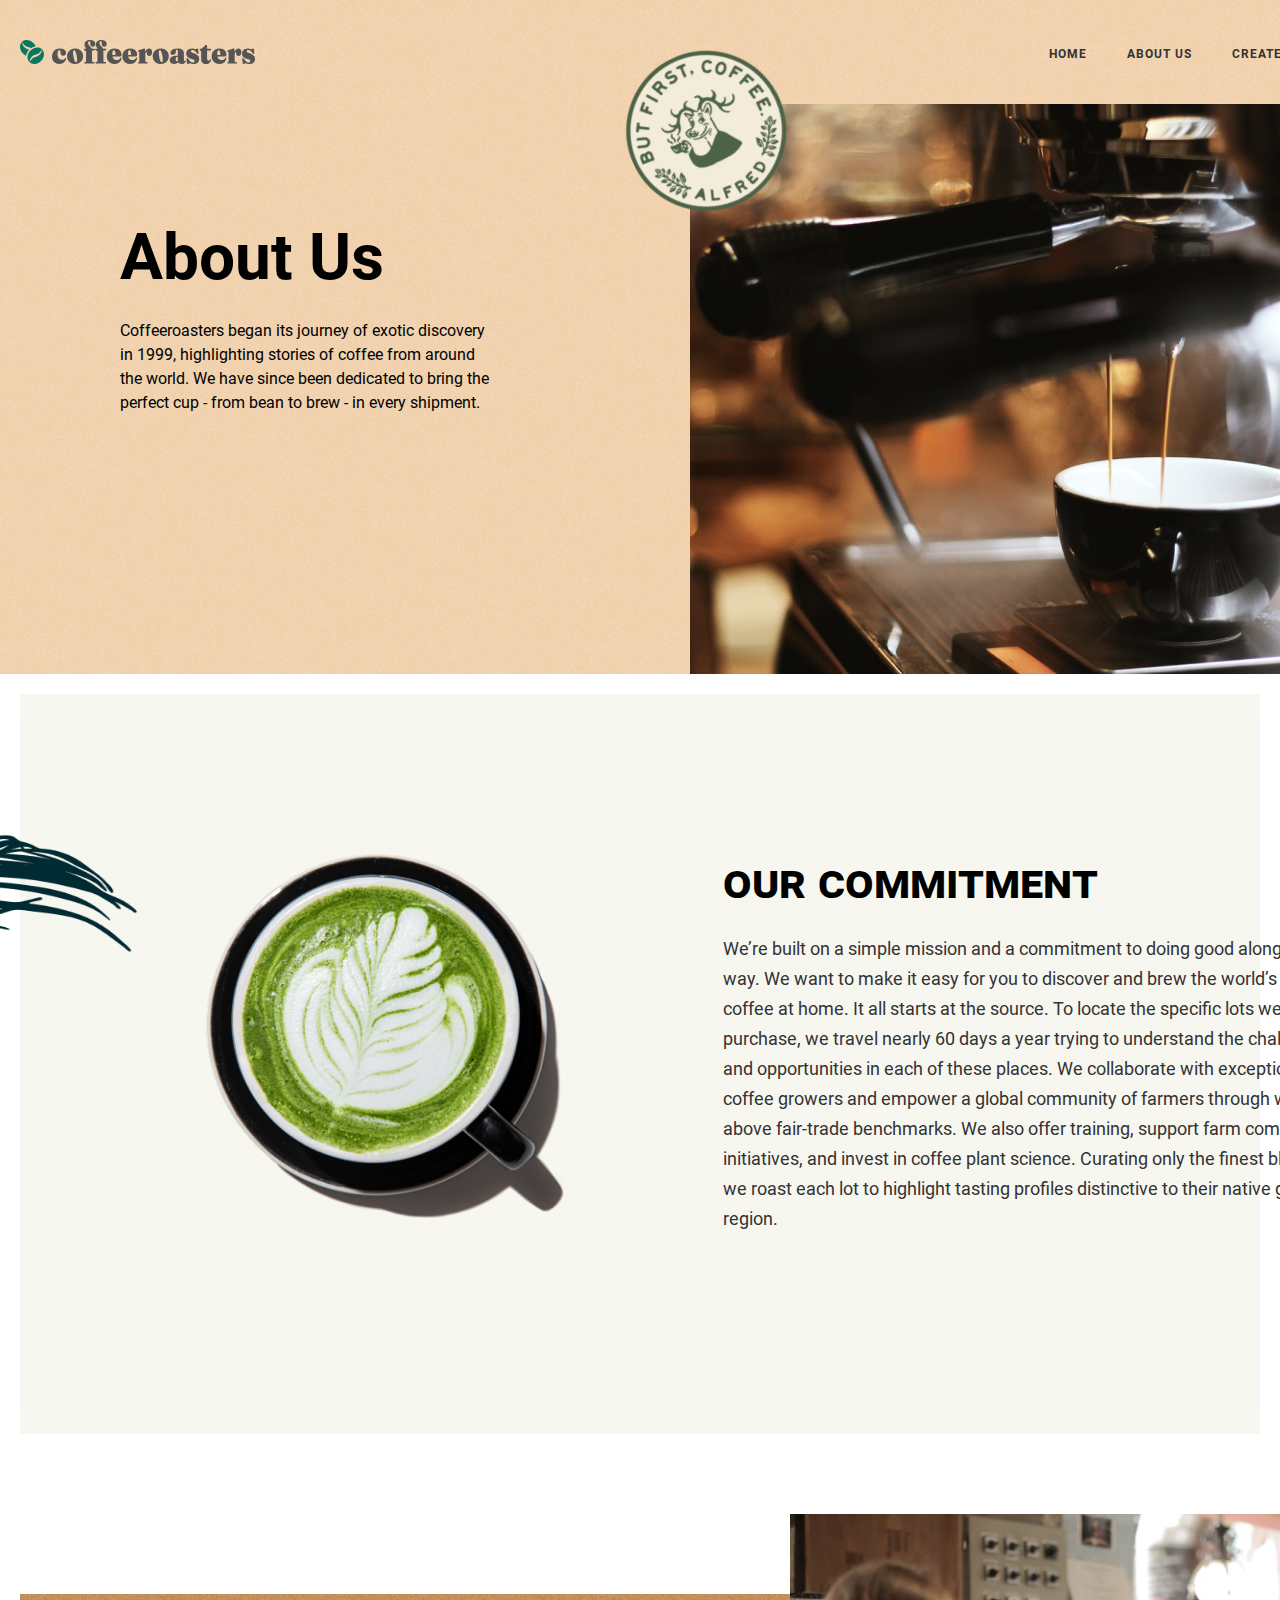
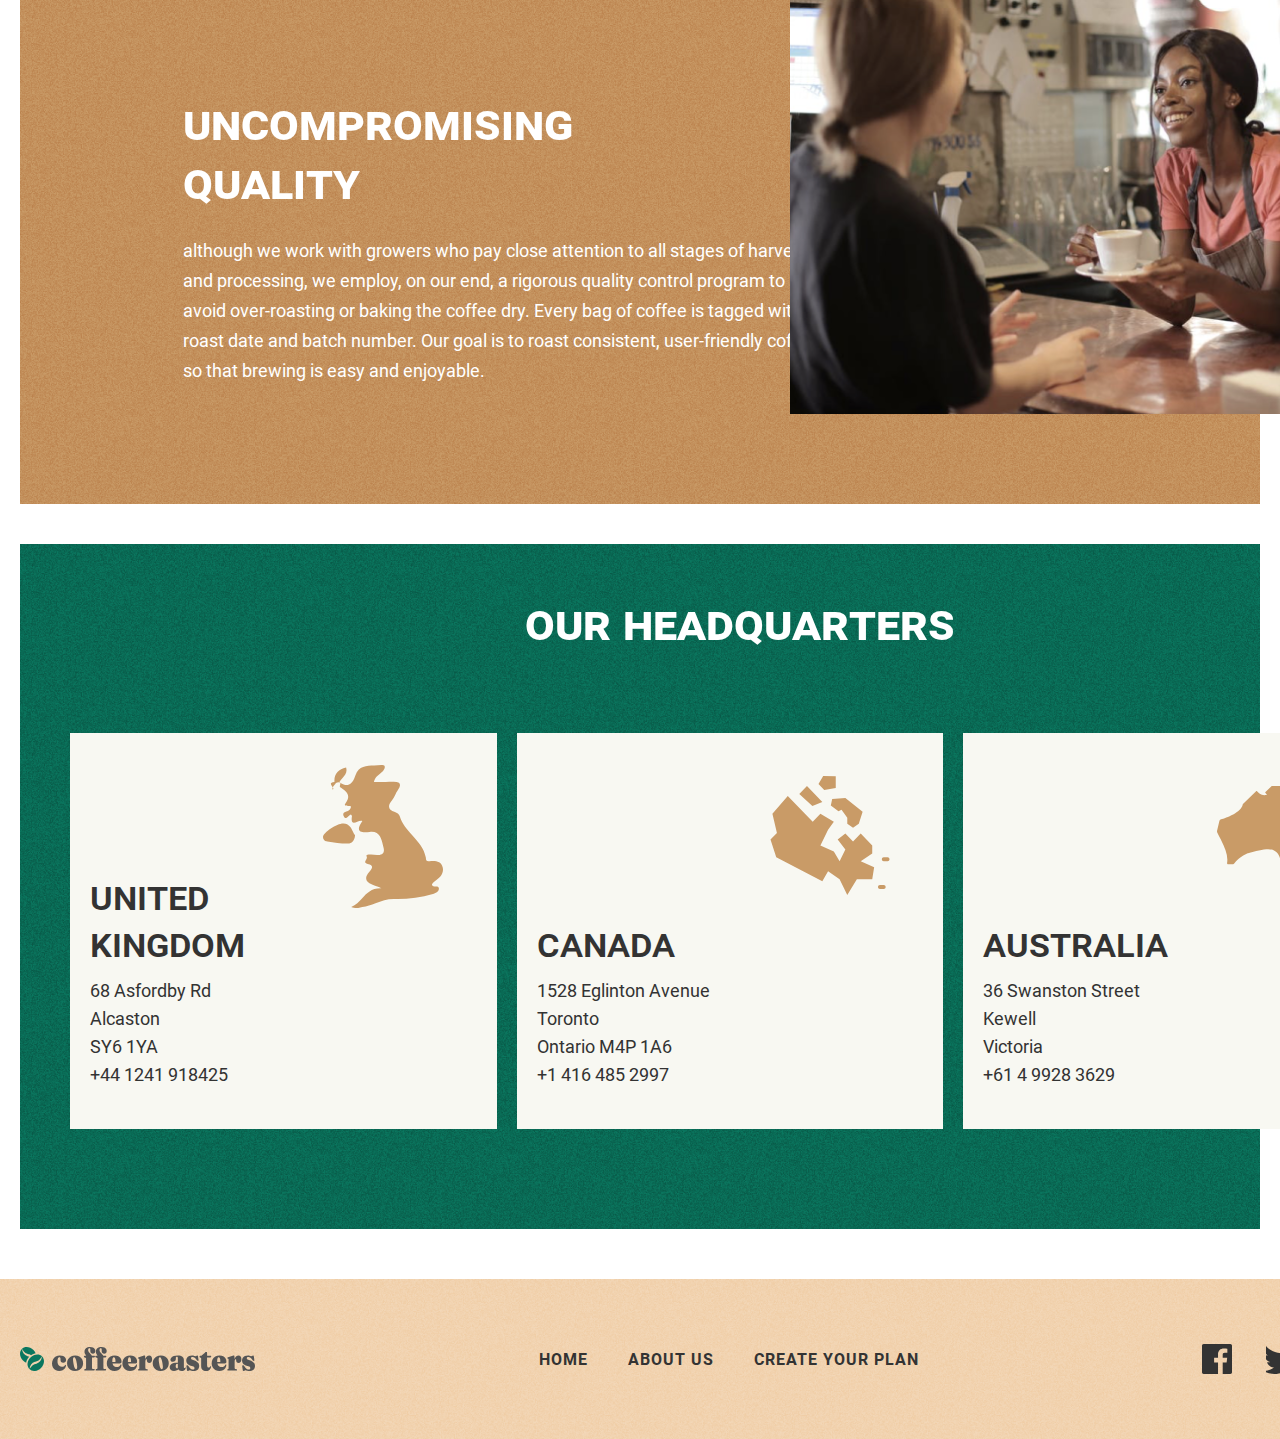
==== about.html @ efed7ee1 "about page added" ====
<!DOCTYPE html>
<html lang="en">
<head>
  <meta charset="UTF-8">
  <meta http-equiv="X-UA-Compatible" content="IE=edge">
  <meta name="viewport" content="width=device-width, initial-scale=1.0">
  <link rel="stylesheet" href="./css/normalize.css">
  <link rel="stylesheet" href="./css/main.min.css">
  <title>Coffeeroasters</title>
</head>
<body>

  <header class="header">  
    <div class="container">
      <div class="header__list">
        <a class="header__logo_link" href="./index.html"><img class="header__logo_img" src="./images/Coffeeroaster__logo.svg" width="235" height="24" alt="site logo"></a>
        <nav class="header__menu">
          <ol class="menu__list">
            <li class="menu__item">
              <a class="menu__link" href="./index.html">HOME</a>
            </li>
            <li class="menu__item">
              <a class="menu__link" href="./about.html">ABOUT US</a>
            </li>
            <li class="menu__item">
              <a class="menu__link" href="#">Create your plan</a>
            </li>
          </ol>
        </nav>
      </div>
    </div>
  </header>


  <main class="main">

    <section class="hero__two">
      <div class="container">
        <div class="hero__sublist">
          <h1 class="hero__title">About Us</h1>
          <p class="hero__text">Coffeeroasters began its journey of exotic discovery in 1999, highlighting stories of coffee from around the world. We have since been dedicated to bring the perfect cup - from bean to brew - in every shipment.</p>
        </div>
      </div>
    </section>

    <section class="commit">
      <div class="commit__box">
        <div class="container">
          <div class="content__subbox">
            <img class="commit__img" src="./images/commit_img.png" width="360" height="364" alt="coffee in the grocery store. the foam of the coffee depicts a picture of a leaf">
            <div class="commit__list">
              <h2 class="commit__title">our commitment</h2>
              <p class="commit__text">We’re built on a simple mission and a commitment to doing good along the way. We want to make it easy for you to discover and brew the world’s best coffee at home. It all starts at the source. To locate the specific lots we want to purchase, we travel nearly 60 days a year trying to understand the challenges and opportunities in each of these places. We collaborate with exceptional coffee growers and empower a global community of farmers through with well above fair-trade benchmarks. We also offer training, support farm community initiatives, and invest in coffee plant science. Curating only the finest blends, we roast each lot to highlight tasting profiles distinctive to their native growing region.</p>
          </div>
          </div>
        </div>
      </div>
    </section>

    <section class="info">
      <div class="info__box">
        <div class="container">
          <div class="info__list">
            <div class="info__item">
              <h2 class="info__title">uncompromising quality</h2>
            </div>
            <p class="info__text">although we work with growers who pay close attention to all stages of harvest and processing, we employ, on our end, a rigorous quality control program to avoid over-roasting or baking the coffee dry. Every bag of coffee is tagged with a roast date and batch number. Our goal is to roast consistent, user-friendly coffee, so that brewing is easy and enjoyable.</p>
          </div>
        </div>
      </div>
    </section>

    <section class="works">
      <div class="works__box_two">
        <div class="container">
          <h2 class="works__title_two">our headquarters</h2>
          <ol class="works__list">
            <li class="works__item_two">
              <div class="works__subject_box">
                <h3 class="works__subject">united kingdom</h3>
              </div>
              <p class="works__text">68 Asfordby Rd</p>
              <p class="works__text">Alcaston</p>
              <p class="works__text">SY6 1YA</p>
              <p class="works__text">+44 1241 918425</p>

            </li>
            <li class="works__item_two">
              <div class="works__subject_box">
                <h3 class="works__subject">canada</h3>
              </div>
              <p class="works__text">1528  Eglinton Avenue</p>
              <p class="works__text">Toronto</p>
              <p class="works__text">Ontario M4P 1A6</p>
              <p class="works__text">+1 416 485 2997</p>
            </li>
            <li class="works__item_two">
              <div class="works__subject_box">
                <h3 class="works__subject">australia</h3>
              </div>
              <p class="works__text">36 Swanston Street</p>
              <p class="works__text">Kewell</p>
              <p class="works__text">Victoria</p>
              <p class="works__text">+61 4 9928 3629</p>
            </li>
          </ol>

        </div>
      </div>
    </section>

  </main>


  <footer class="footer">
    <div class="container">
      <div class="footer__box menu">
        <a class="footer__logo" href="./index.html">
          <img class="footer__logo-img" src="./images/Coffeeroaster__logo.svg" width="235" height="24" alt="site logo">
        </a>
        <ol class="footer__menu menu__sublist">
          <li class="menu__subitem">
            <a class="menu__sublink" href="./index.html">HOME</a>
          </li>
          <li class="menu__subitem">
            <a class="menu__sublink" href="./about.html">ABOUT US</a>
          </li>
          <li class="menu__subitem">
            <a class="menu__sublink" href="#">Create your plan</a>
          </li>
        </ol>
        <div class="footer__right">
          <a class="footer__right-logo" href="https://facebook.com" target="_blank">
            <img src="./images/facebook.svg" width="30" height="30" alt="facebook logo">
          </a>
          <a class="footer__right-logo" href="https://twitter.com" target="_blank">
            <img src="./images/twitter.svg" width="30" height="30" alt="twitter logo">
          </a>
          <a class="footer__right-logo" href="https://instagram.com" target="_blank">
            <img src="./images/instagram.svg" width="30" height="30" alt="instagram logo">
          </a>
        </div>
      </div>
    </div>
  </footer>
  
</body>
</html>
---- css/main.min.css ----
@font-face{font-family:'Roboto';src:url("../fonts/Roboto-Regular.woff2") format("woff2"),url("../fonts/Roboto-Regular.woff") format("woff");font-weight:normal;font-style:normal;font-display:swap}@font-face{font-family:'Roboto';src:url("../fonts/Roboto-Medium.woff2") format("woff2"),url("../fonts/Roboto-Medium.woff") format("woff");font-weight:500;font-style:normal;font-display:swap}@font-face{font-family:'Roboto';src:url("../fonts/Roboto-Bold.woff2") format("woff2"),url("../fonts/Roboto-Bold.woff") format("woff");font-weight:bold;font-style:normal;font-display:swap}*{-webkit-box-sizing:border-box;box-sizing:border-box}html{scroll-behavior:smooth}body{margin:0;overflow-x:hidden;font-family:'Roboto', 'arialable'}img{vertical-align:middle;-o-object-fit:cover;object-fit:cover}.container{width:1380px;padding:0 20px;margin:0 auto}.header{background-image:url("../images/back.png");background-blend-mode:overlay;background-repeat:no-repeat;background-size:100%;background-color:#F3D7B7;padding:40px 0}.header__list{display:-webkit-box;display:-ms-flexbox;display:flex;-webkit-box-align:center;-ms-flex-align:center;align-items:center}.header__logo-link{width:235px;height:24px;text-decoration:none}.header__menu{margin-left:auto}.menu__list{display:-webkit-box;display:-ms-flexbox;display:flex;margin:0;padding:0;list-style:none}.menu__item{margin-right:40px}.menu__item:nth-child(3){margin-right:0}.menu__link{font-weight:700;font-size:12px;line-height:14px;letter-spacing:1px;text-transform:uppercase;text-decoration:none;color:#333333}.hero__two{position:relative;padding:116px 0 225px;background-image:url("../images/cofe_foto_two.png"),url("../images/back.png");background-blend-mode:normal, overlay;background-repeat:no-repeat;background-size:710px 596px, 100%;background-color:#F3D7B7;background-position:calc(50% + 405px) bottom,center}.hero__two::before{position:absolute;top:-80px;left:calc(50% - 40px);display:block;width:214px;height:214px;background-image:url("../images/butfirst_coffee.svg");background-repeat:no-repeat;background-size:214;z-index:1;content:""}.hero__sublist{width:372px;margin-left:100px}.commit{padding:20px 20px 80px}.commit__box{position:relative;padding:160px 64px 200px 165px;background-image:url("../images/back.png");background-blend-mode:overlay;background-repeat:no-repeat;background-size:100%;background-position:center;background-color:#F8F8F2}.commit__box::before{position:absolute;top:60px;left:calc(50% - 905px);display:block;width:402px;height:300px;background-image:url("../images/left_side_leaf.png");background-repeat:no-repeat;background-size:402px 300px;content:""}.content__subbox{display:-webkit-box;display:-ms-flexbox;display:flex}.commit__img{margin-right:158px;z-index:1}.commit__list{width:626px}.commit__title{margin:0;margin-bottom:24px;font-weight:700;font-size:48px;line-height:56px;font-variant:small-caps;color:#000000}.commit__text{margin:0;font-weight:400;font-size:18px;line-height:30px;color:#333333}.info{padding:80px 20px 20px;position:relative}.info::before{position:absolute;top:0px;left:calc(50% + 150px);display:block;width:550px;height:500px;background-image:url("../images/choose_img.png");background-repeat:no-repeat;background-size:550px 500px;z-index:2;content:""}.info__box{padding:100px 0 118px 143px;background-image:url("../images/back.png");background-blend-mode:overlay;background-repeat:no-repeat;background-size:100%;background-color:#C99B67}.info__list{width:639px}.info__item{width:397px}.info__title{margin:0;margin-bottom:24px;font-weight:700;font-size:50px;line-height:59px;font-variant:small-caps;color:#FFFFFF}.info__text{margin:0;font-weight:400;font-size:18px;line-height:30px;color:#FFFFFF}.works{padding:20px 20px 50px}.works__box_two{padding:50px 30px 100px;background-image:url("../images/back.png");background-blend-mode:overlay;background-repeat:no-repeat;background-size:100%;background-position:center;background-color:#0A775F;text-align:center}.works__title_two{margin:0;margin-bottom:80px;font-weight:700;font-size:50px;line-height:59px;text-align:center;font-variant:small-caps;color:#FFFFFF}.works__subject_box{width:141px}.works__item_two{width:433px;margin-right:20px;padding:140px 20px 40px 20px;background-color:#F8F8F2;text-align:end}.works__item_two:nth-child(1n+2){width:433px;margin-right:20px;padding:187px 20px 40px 20px;background-color:#F8F8F2;text-align:end}.works__item_two:nth-child(1){background-image:url("../images/works__item_one_img.svg");background-repeat:no-repeat;background-size:120px 143px;background-position:calc(50% + 100px) calc(50% - 95px)}.works__item_two:nth-child(2){background-image:url("../images/works__item_two_img.svg");background-repeat:no-repeat;background-size:120px 120px;background-position:calc(50% + 100px) calc(50% - 95px)}.works__item_two:nth-child(3){background-image:url("../images/works__item_there_img.svg");background-repeat:no-repeat;background-size:120px 107px;background-position:calc(50% + 100px) calc(50% - 95px)}.hero{position:relative;padding:116px 0 249px;background-image:url("../images/cofe_foto.png"),url("../images/back.png");background-blend-mode:normal, overlay;background-repeat:no-repeat;background-size:710px 696px, 100%;background-color:#F3D7B7;background-position:calc(50% + 405px) bottom,center}.hero::before{position:absolute;top:-80px;left:calc(50% - 40px);display:block;width:214px;height:214px;background-image:url("../images/butfirst_coffee.svg");background-repeat:no-repeat;background-size:214;z-index:1;content:""}.hero__list{width:464px;margin-left:100px}.hero__title{margin:0;margin-bottom:24px;font-weight:700;font-size:64px;line-height:75px;color:#000000}.hero__text{margin:0;margin-bottom:34px;font-weight:400;font-size:16px;line-height:24px;color:#000000}.hero__link{display:inline-block;width:193px;padding:16px 24px;background:#0A775F;border-radius:100px;font-weight:500;font-size:16px;line-height:19px;text-align:center;letter-spacing:1px;color:#FFFFFF;text-decoration:none}.product{position:relative;text-align:center;padding:20px}.product::before{position:absolute;top:70px;left:calc(50% - 850px);display:block;width:402px;height:300px;background-image:url("../images/left_side_leaf.png");background-repeat:no-repeat;z-index:1;content:""}.product::after{position:absolute;top:720px;right:calc(50% - 950px);display:block;width:450px;height:477px;background-image:url("../images/right_leaf.png"),url("../images/right_leaf_bottom.png");background-position:center,calc(50% + 25px) calc(50% + 25px);background-repeat:no-repeat;content:""}.product__box{position:relative;background:#F8F8F2;padding:50px 0;background-image:url("../images/back.png");background-blend-mode:overlay;background-repeat:no-repeat;background-size:100% 100%;background-position:center;text-align:center}.product__box::before{position:absolute;bottom:180px;left:calc(50% - 895px);display:block;width:316px;height:285px;background-image:url("../images/left_side_leaf_two.png");background-repeat:no-repeat;content:""}.product__title{margin:0;margin-bottom:80px;font-weight:700;font-size:50px;line-height:59px;font-variant:small-caps;text-align:center;color:#000000}.product__list{display:inline-block;width:1114px;margin:0;padding:0;list-style:none}.product__item{display:-webkit-box;display:-ms-flexbox;display:flex;-webkit-box-align:center;-ms-flex-align:center;align-items:center;-webkit-box-orient:horizontal;-webkit-box-direction:reverse;-ms-flex-direction:row-reverse;flex-direction:row-reverse;text-align:start}.product__item:nth-child(2n+1){-webkit-box-orient:horizontal;-webkit-box-direction:normal;-ms-flex-direction:row;flex-direction:row}.product__img{margin-right:117px}.product__img--two{margin-right:0;margin-left:117px}.product__content{width:400px}.product__subject{margin:0;margin-bottom:10px;font-weight:500;font-size:48px;line-height:56px;font-variant:small-caps;color:#333333}.product__text{margin:0;font-weight:400;font-size:22px;line-height:34px;color:#333333}.choose{padding:20px 20px 289px}.choose__box{position:relative;padding:50px 0 500px;background-image:url("../images/back.png");background-blend-mode:overlay;background-repeat:no-repeat;background-size:100%;background-color:#C99B67;text-align:center}.choose__box::before{position:absolute;top:233px;left:calc(50% - 750px);display:block;width:140px;height:140px;background-image:url("../images/choose_back.png");background-repeat:no-repeat;background-size:140px;background-position:calc(50%) calc(50%);z-index:1;content:""}.choose__info{display:inline-block;width:581px;text-align:center}.choose__title{margin:0;margin-bottom:10px;font-weight:700;font-size:50px;line-height:59px;font-variant:small-caps;color:#FFFFFF}.choose__text{margin:0;font-weight:400;font-size:16px;line-height:28px;color:#FFFFFF}.choose__list{position:absolute;bottom:-237px;display:-webkit-box;display:-ms-flexbox;display:flex;margin:0;padding:0;list-style:none}.choose__item{margin-right:20px}.choose__item:nth-child(3){margin-right:0}.choose__img{margin-bottom:28px}.choose__content{width:365px;text-align:start}.choose__subject{font-weight:500;font-size:30px;line-height:35px;font-variant:small-caps;color:#333333}.choose__desc{font-weight:400;font-size:18px;line-height:28px;color:#333333}.works{padding:20px 20px 50px}.works__box{padding:50px 30px;background-image:url("../images/but_first.png"),url("../images/there_kubik.png"),url("../images/back.png");background-blend-mode:normal, normal, overlay;background-repeat:no-repeat;background-size:215px 177px, 889px 2px, 100% 100%;background-position:calc(50% + 520px) calc(50% - 280px),calc(50% - 188px) calc(50% - 194px),center;background-color:#0A775F;text-align:center}.works__title{margin:0;margin-bottom:80px;font-weight:700;font-size:50px;line-height:59px;text-align:center;font-variant:small-caps;color:#FFFFFF}.works__kubik-box{display:-webkit-box;display:-ms-flexbox;display:flex;-webkit-box-pack:justify;-ms-flex-pack:justify;justify-content:space-between;width:966px}.works__kubik{display:inline-block;width:60px;height:60px;margin-bottom:20px;background-color:#F8F8F2;border:4px solid #C99B67}.works__list{display:-webkit-box;display:-ms-flexbox;display:flex;-webkit-box-pack:center;-ms-flex-pack:center;justify-content:center;margin:0;padding:0;list-style:none}.works__item{width:433px;margin-right:20px;margin-bottom:60px;padding:20px 20px 40px 20px;background-color:#F8F8F2;text-align:end}.works__item:nth-child(3){margin-right:0}.works__number{display:inline-block;margin-bottom:45px;font-weight:400;font-size:64px;line-height:75px;font-variant:small-caps;color:#333333;opacity:0.8}.works__subject-box{width:231px}.works__subject{margin:0;margin-bottom:10px;font-weight:500;font-size:40px;line-height:47px;font-variant:small-caps;text-align:start;color:#333333}.works__text{margin:0;font-weight:400;font-size:18px;line-height:28px;text-align:start;color:#333333}.works__link{display:inline-block;width:193px;padding:16px 24px;background:#C99B67;border-radius:100px;font-weight:500;font-size:16px;line-height:19px;text-align:center;letter-spacing:1px;text-decoration:none;color:#FFFFFF}.footer{background-image:url("../images/back.png");background-blend-mode:overlay;background-repeat:no-repeat;background-size:100%;background-color:#F3D7B7}.footer__box{display:-webkit-box;display:-ms-flexbox;display:flex;-webkit-box-pack:justify;-ms-flex-pack:justify;justify-content:space-between;-webkit-box-align:center;-ms-flex-align:center;align-items:center;padding:65px 0}.menu__sublist{display:-webkit-box;display:-ms-flexbox;display:flex;margin:0;padding:0;list-style:none}.menu__subitem{margin-right:40px}.menu__subitem:nth-child(3){margin-right:0}.menu__sublink{font-weight:700;font-size:16px;line-height:19px;letter-spacing:1px;text-transform:uppercase;text-decoration:none;color:#333333}.footer__right-logo{margin-right:30px;text-decoration:none}.footer__right-logo:nth-child(3){margin-right:0}
/*# sourceMappingURL=main.min.css.map */
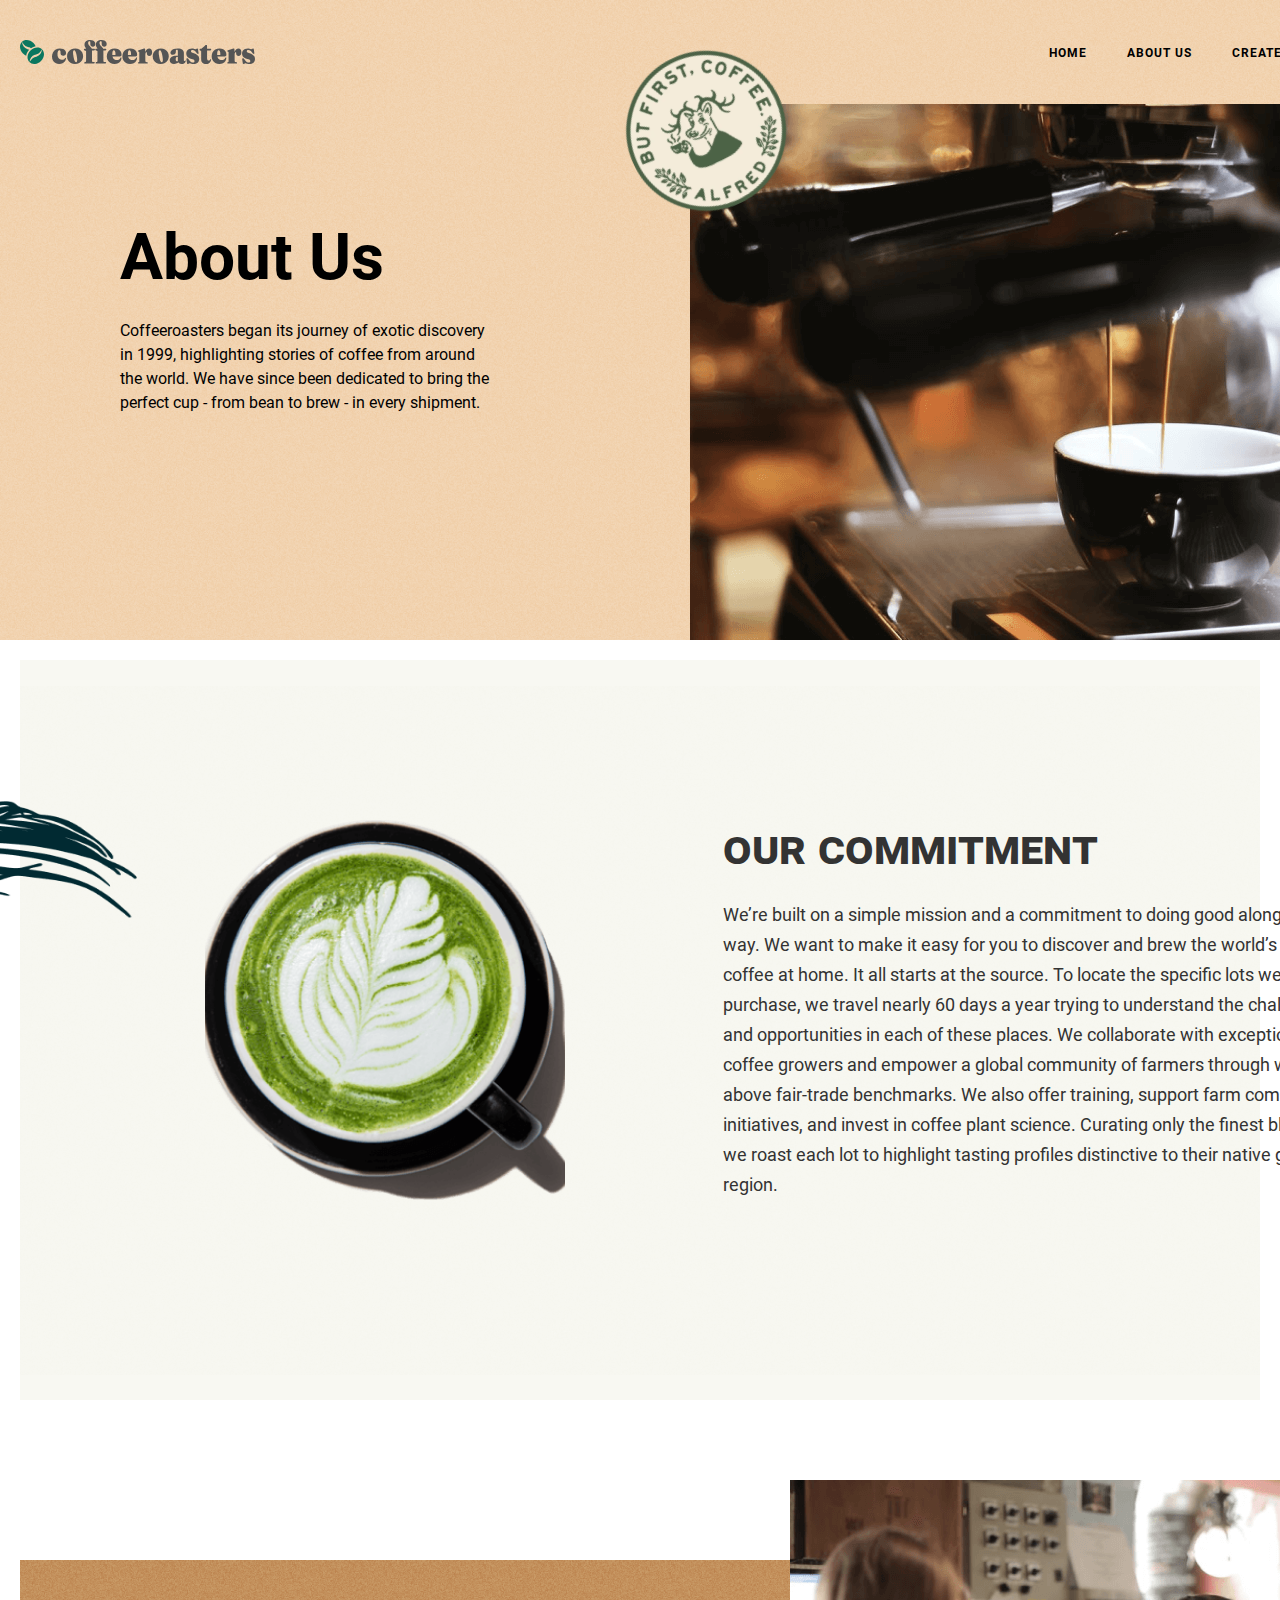
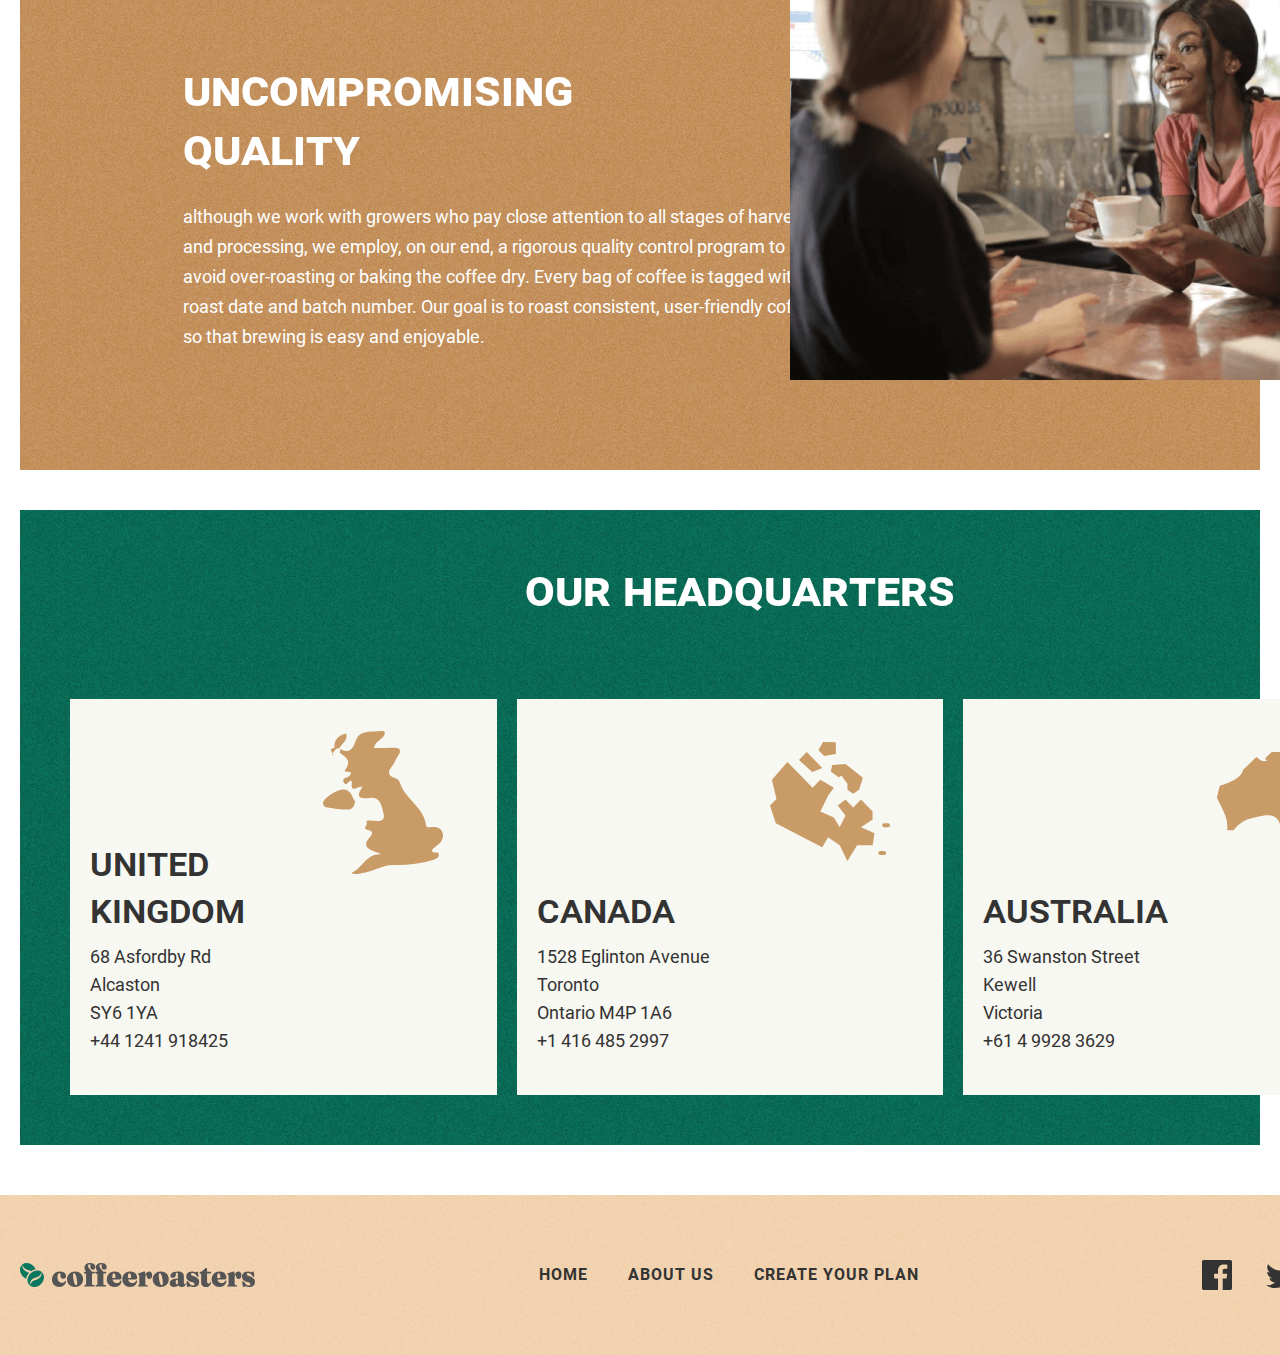
==== commit 17bcd132: "scss file added" ====
--- a/about.html
+++ b/about.html
@@ -4,7 +4,6 @@
   <meta charset="UTF-8">
   <meta http-equiv="X-UA-Compatible" content="IE=edge">
   <meta name="viewport" content="width=device-width, initial-scale=1.0">
-  <link rel="stylesheet" href="./css/normalize.css">
   <link rel="stylesheet" href="./css/main.min.css">
   <title>Coffeeroasters</title>
 </head>
@@ -34,74 +33,74 @@
 
   <main class="main">
 
-    <section class="hero__two">
+    <section class="about-hero">
       <div class="container">
-        <div class="hero__sublist">
-          <h1 class="hero__title">About Us</h1>
-          <p class="hero__text">Coffeeroasters began its journey of exotic discovery in 1999, highlighting stories of coffee from around the world. We have since been dedicated to bring the perfect cup - from bean to brew - in every shipment.</p>
+        <div class="about-hero__sublist">
+          <h1 class="about-hero__title">About Us</h1>
+          <p class="about-hero__text">Coffeeroasters began its journey of exotic discovery in 1999, highlighting stories of coffee from around the world. We have since been dedicated to bring the perfect cup - from bean to brew - in every shipment.</p>
         </div>
       </div>
     </section>
 
-    <section class="commit">
-      <div class="commit__box">
+    <section class="about-commit">
+      <div class="about-commit__box">
         <div class="container">
-          <div class="content__subbox">
-            <img class="commit__img" src="./images/commit_img.png" width="360" height="364" alt="coffee in the grocery store. the foam of the coffee depicts a picture of a leaf">
-            <div class="commit__list">
-              <h2 class="commit__title">our commitment</h2>
-              <p class="commit__text">We’re built on a simple mission and a commitment to doing good along the way. We want to make it easy for you to discover and brew the world’s best coffee at home. It all starts at the source. To locate the specific lots we want to purchase, we travel nearly 60 days a year trying to understand the challenges and opportunities in each of these places. We collaborate with exceptional coffee growers and empower a global community of farmers through with well above fair-trade benchmarks. We also offer training, support farm community initiatives, and invest in coffee plant science. Curating only the finest blends, we roast each lot to highlight tasting profiles distinctive to their native growing region.</p>
+          <div class="about-content__subbox">
+            <img class="about-commit__img" src="./images/commit_img.png" srcset="./images/commit_img.png 1x, ./images/commit_img@2x.png 2x" width="360" height="364" alt="coffee in the grocery store. the foam of the coffee depicts a picture of a leaf">
+            <div class="about-commit__list">
+              <h2 class="about-commit__title">our commitment</h2>
+              <p class="about-commit__text">We’re built on a simple mission and a commitment to doing good along the way. We want to make it easy for you to discover and brew the world’s best coffee at home. It all starts at the source. To locate the specific lots we want to purchase, we travel nearly 60 days a year trying to understand the challenges and opportunities in each of these places. We collaborate with exceptional coffee growers and empower a global community of farmers through with well above fair-trade benchmarks. We also offer training, support farm community initiatives, and invest in coffee plant science. Curating only the finest blends, we roast each lot to highlight tasting profiles distinctive to their native growing region.</p>
           </div>
           </div>
         </div>
       </div>
     </section>
 
-    <section class="info">
-      <div class="info__box">
+    <section class="about-info">
+      <div class="about-info__box">
         <div class="container">
-          <div class="info__list">
-            <div class="info__item">
-              <h2 class="info__title">uncompromising quality</h2>
+          <div class="about-info__list">
+            <div class="about-info__item">
+              <h2 class="about-info__title">uncompromising quality</h2>
             </div>
-            <p class="info__text">although we work with growers who pay close attention to all stages of harvest and processing, we employ, on our end, a rigorous quality control program to avoid over-roasting or baking the coffee dry. Every bag of coffee is tagged with a roast date and batch number. Our goal is to roast consistent, user-friendly coffee, so that brewing is easy and enjoyable.</p>
+            <p class="about-info__text">although we work with growers who pay close attention to all stages of harvest and processing, we employ, on our end, a rigorous quality control program to avoid over-roasting or baking the coffee dry. Every bag of coffee is tagged with a roast date and batch number. Our goal is to roast consistent, user-friendly coffee, so that brewing is easy and enjoyable.</p>
           </div>
         </div>
       </div>
     </section>
 
-    <section class="works">
-      <div class="works__box_two">
+    <section class="about-works">
+      <div class="about-works__box">
         <div class="container">
-          <h2 class="works__title_two">our headquarters</h2>
-          <ol class="works__list">
-            <li class="works__item_two">
-              <div class="works__subject_box">
-                <h3 class="works__subject">united kingdom</h3>
+          <h2 class="about-works__title">our headquarters</h2>
+          <ol class="about-works__list">
+            <li class="about-works__item">
+              <div class="about-works__subject_box">
+                <h3 class="about-works__subject">united kingdom</h3>
               </div>
-              <p class="works__text">68 Asfordby Rd</p>
-              <p class="works__text">Alcaston</p>
-              <p class="works__text">SY6 1YA</p>
-              <p class="works__text">+44 1241 918425</p>
+              <p class="about-works__text">68 Asfordby Rd</p>
+              <p class="about-works__text">Alcaston</p>
+              <p class="about-works__text">SY6 1YA</p>
+              <p class="about-works__text">+44 1241 918425</p>
 
             </li>
-            <li class="works__item_two">
-              <div class="works__subject_box">
-                <h3 class="works__subject">canada</h3>
+            <li class="about-works__item">
+              <div class="about-works__subject_box">
+                <h3 class="about-works__subject">canada</h3>
               </div>
-              <p class="works__text">1528  Eglinton Avenue</p>
-              <p class="works__text">Toronto</p>
-              <p class="works__text">Ontario M4P 1A6</p>
-              <p class="works__text">+1 416 485 2997</p>
+              <p class="about-works__text">1528  Eglinton Avenue</p>
+              <p class="about-works__text">Toronto</p>
+              <p class="about-works__text">Ontario M4P 1A6</p>
+              <p class="about-works__text">+1 416 485 2997</p>
             </li>
-            <li class="works__item_two">
-              <div class="works__subject_box">
-                <h3 class="works__subject">australia</h3>
+            <li class="about-works__item">
+              <div class="about-works__subject_box">
+                <h3 class="about-works__subject">australia</h3>
               </div>
-              <p class="works__text">36 Swanston Street</p>
-              <p class="works__text">Kewell</p>
-              <p class="works__text">Victoria</p>
-              <p class="works__text">+61 4 9928 3629</p>
+              <p class="about-works__text">36 Swanston Street</p>
+              <p class="about-works__text">Kewell</p>
+              <p class="about-works__text">Victoria</p>
+              <p class="about-works__text">+61 4 9928 3629</p>
             </li>
           </ol>
 
--- a/css/main.min.css
+++ b/css/main.min.css
@@ -1,2 +1,2 @@
-@font-face{font-family:'Roboto';src:url("../fonts/Roboto-Regular.woff2") format("woff2"),url("../fonts/Roboto-Regular.woff") format("woff");font-weight:normal;font-style:normal;font-display:swap}@font-face{font-family:'Roboto';src:url("../fonts/Roboto-Medium.woff2") format("woff2"),url("../fonts/Roboto-Medium.woff") format("woff");font-weight:500;font-style:normal;font-display:swap}@font-face{font-family:'Roboto';src:url("../fonts/Roboto-Bold.woff2") format("woff2"),url("../fonts/Roboto-Bold.woff") format("woff");font-weight:bold;font-style:normal;font-display:swap}*{-webkit-box-sizing:border-box;box-sizing:border-box}html{scroll-behavior:smooth}body{margin:0;overflow-x:hidden;font-family:'Roboto', 'arialable'}img{vertical-align:middle;-o-object-fit:cover;object-fit:cover}.container{width:1380px;padding:0 20px;margin:0 auto}.header{background-image:url("../images/back.png");background-blend-mode:overlay;background-repeat:no-repeat;background-size:100%;background-color:#F3D7B7;padding:40px 0}.header__list{display:-webkit-box;display:-ms-flexbox;display:flex;-webkit-box-align:center;-ms-flex-align:center;align-items:center}.header__logo-link{width:235px;height:24px;text-decoration:none}.header__menu{margin-left:auto}.menu__list{display:-webkit-box;display:-ms-flexbox;display:flex;margin:0;padding:0;list-style:none}.menu__item{margin-right:40px}.menu__item:nth-child(3){margin-right:0}.menu__link{font-weight:700;font-size:12px;line-height:14px;letter-spacing:1px;text-transform:uppercase;text-decoration:none;color:#333333}.hero__two{position:relative;padding:116px 0 225px;background-image:url("../images/cofe_foto_two.png"),url("../images/back.png");background-blend-mode:normal, overlay;background-repeat:no-repeat;background-size:710px 596px, 100%;background-color:#F3D7B7;background-position:calc(50% + 405px) bottom,center}.hero__two::before{position:absolute;top:-80px;left:calc(50% - 40px);display:block;width:214px;height:214px;background-image:url("../images/butfirst_coffee.svg");background-repeat:no-repeat;background-size:214;z-index:1;content:""}.hero__sublist{width:372px;margin-left:100px}.commit{padding:20px 20px 80px}.commit__box{position:relative;padding:160px 64px 200px 165px;background-image:url("../images/back.png");background-blend-mode:overlay;background-repeat:no-repeat;background-size:100%;background-position:center;background-color:#F8F8F2}.commit__box::before{position:absolute;top:60px;left:calc(50% - 905px);display:block;width:402px;height:300px;background-image:url("../images/left_side_leaf.png");background-repeat:no-repeat;background-size:402px 300px;content:""}.content__subbox{display:-webkit-box;display:-ms-flexbox;display:flex}.commit__img{margin-right:158px;z-index:1}.commit__list{width:626px}.commit__title{margin:0;margin-bottom:24px;font-weight:700;font-size:48px;line-height:56px;font-variant:small-caps;color:#000000}.commit__text{margin:0;font-weight:400;font-size:18px;line-height:30px;color:#333333}.info{padding:80px 20px 20px;position:relative}.info::before{position:absolute;top:0px;left:calc(50% + 150px);display:block;width:550px;height:500px;background-image:url("../images/choose_img.png");background-repeat:no-repeat;background-size:550px 500px;z-index:2;content:""}.info__box{padding:100px 0 118px 143px;background-image:url("../images/back.png");background-blend-mode:overlay;background-repeat:no-repeat;background-size:100%;background-color:#C99B67}.info__list{width:639px}.info__item{width:397px}.info__title{margin:0;margin-bottom:24px;font-weight:700;font-size:50px;line-height:59px;font-variant:small-caps;color:#FFFFFF}.info__text{margin:0;font-weight:400;font-size:18px;line-height:30px;color:#FFFFFF}.works{padding:20px 20px 50px}.works__box_two{padding:50px 30px 100px;background-image:url("../images/back.png");background-blend-mode:overlay;background-repeat:no-repeat;background-size:100%;background-position:center;background-color:#0A775F;text-align:center}.works__title_two{margin:0;margin-bottom:80px;font-weight:700;font-size:50px;line-height:59px;text-align:center;font-variant:small-caps;color:#FFFFFF}.works__subject_box{width:141px}.works__item_two{width:433px;margin-right:20px;padding:140px 20px 40px 20px;background-color:#F8F8F2;text-align:end}.works__item_two:nth-child(1n+2){width:433px;margin-right:20px;padding:187px 20px 40px 20px;background-color:#F8F8F2;text-align:end}.works__item_two:nth-child(1){background-image:url("../images/works__item_one_img.svg");background-repeat:no-repeat;background-size:120px 143px;background-position:calc(50% + 100px) calc(50% - 95px)}.works__item_two:nth-child(2){background-image:url("../images/works__item_two_img.svg");background-repeat:no-repeat;background-size:120px 120px;background-position:calc(50% + 100px) calc(50% - 95px)}.works__item_two:nth-child(3){background-image:url("../images/works__item_there_img.svg");background-repeat:no-repeat;background-size:120px 107px;background-position:calc(50% + 100px) calc(50% - 95px)}.hero{position:relative;padding:116px 0 249px;background-image:url("../images/cofe_foto.png"),url("../images/back.png");background-blend-mode:normal, overlay;background-repeat:no-repeat;background-size:710px 696px, 100%;background-color:#F3D7B7;background-position:calc(50% + 405px) bottom,center}.hero::before{position:absolute;top:-80px;left:calc(50% - 40px);display:block;width:214px;height:214px;background-image:url("../images/butfirst_coffee.svg");background-repeat:no-repeat;background-size:214;z-index:1;content:""}.hero__list{width:464px;margin-left:100px}.hero__title{margin:0;margin-bottom:24px;font-weight:700;font-size:64px;line-height:75px;color:#000000}.hero__text{margin:0;margin-bottom:34px;font-weight:400;font-size:16px;line-height:24px;color:#000000}.hero__link{display:inline-block;width:193px;padding:16px 24px;background:#0A775F;border-radius:100px;font-weight:500;font-size:16px;line-height:19px;text-align:center;letter-spacing:1px;color:#FFFFFF;text-decoration:none}.product{position:relative;text-align:center;padding:20px}.product::before{position:absolute;top:70px;left:calc(50% - 850px);display:block;width:402px;height:300px;background-image:url("../images/left_side_leaf.png");background-repeat:no-repeat;z-index:1;content:""}.product::after{position:absolute;top:720px;right:calc(50% - 950px);display:block;width:450px;height:477px;background-image:url("../images/right_leaf.png"),url("../images/right_leaf_bottom.png");background-position:center,calc(50% + 25px) calc(50% + 25px);background-repeat:no-repeat;content:""}.product__box{position:relative;background:#F8F8F2;padding:50px 0;background-image:url("../images/back.png");background-blend-mode:overlay;background-repeat:no-repeat;background-size:100% 100%;background-position:center;text-align:center}.product__box::before{position:absolute;bottom:180px;left:calc(50% - 895px);display:block;width:316px;height:285px;background-image:url("../images/left_side_leaf_two.png");background-repeat:no-repeat;content:""}.product__title{margin:0;margin-bottom:80px;font-weight:700;font-size:50px;line-height:59px;font-variant:small-caps;text-align:center;color:#000000}.product__list{display:inline-block;width:1114px;margin:0;padding:0;list-style:none}.product__item{display:-webkit-box;display:-ms-flexbox;display:flex;-webkit-box-align:center;-ms-flex-align:center;align-items:center;-webkit-box-orient:horizontal;-webkit-box-direction:reverse;-ms-flex-direction:row-reverse;flex-direction:row-reverse;text-align:start}.product__item:nth-child(2n+1){-webkit-box-orient:horizontal;-webkit-box-direction:normal;-ms-flex-direction:row;flex-direction:row}.product__img{margin-right:117px}.product__img--two{margin-right:0;margin-left:117px}.product__content{width:400px}.product__subject{margin:0;margin-bottom:10px;font-weight:500;font-size:48px;line-height:56px;font-variant:small-caps;color:#333333}.product__text{margin:0;font-weight:400;font-size:22px;line-height:34px;color:#333333}.choose{padding:20px 20px 289px}.choose__box{position:relative;padding:50px 0 500px;background-image:url("../images/back.png");background-blend-mode:overlay;background-repeat:no-repeat;background-size:100%;background-color:#C99B67;text-align:center}.choose__box::before{position:absolute;top:233px;left:calc(50% - 750px);display:block;width:140px;height:140px;background-image:url("../images/choose_back.png");background-repeat:no-repeat;background-size:140px;background-position:calc(50%) calc(50%);z-index:1;content:""}.choose__info{display:inline-block;width:581px;text-align:center}.choose__title{margin:0;margin-bottom:10px;font-weight:700;font-size:50px;line-height:59px;font-variant:small-caps;color:#FFFFFF}.choose__text{margin:0;font-weight:400;font-size:16px;line-height:28px;color:#FFFFFF}.choose__list{position:absolute;bottom:-237px;display:-webkit-box;display:-ms-flexbox;display:flex;margin:0;padding:0;list-style:none}.choose__item{margin-right:20px}.choose__item:nth-child(3){margin-right:0}.choose__img{margin-bottom:28px}.choose__content{width:365px;text-align:start}.choose__subject{font-weight:500;font-size:30px;line-height:35px;font-variant:small-caps;color:#333333}.choose__desc{font-weight:400;font-size:18px;line-height:28px;color:#333333}.works{padding:20px 20px 50px}.works__box{padding:50px 30px;background-image:url("../images/but_first.png"),url("../images/there_kubik.png"),url("../images/back.png");background-blend-mode:normal, normal, overlay;background-repeat:no-repeat;background-size:215px 177px, 889px 2px, 100% 100%;background-position:calc(50% + 520px) calc(50% - 280px),calc(50% - 188px) calc(50% - 194px),center;background-color:#0A775F;text-align:center}.works__title{margin:0;margin-bottom:80px;font-weight:700;font-size:50px;line-height:59px;text-align:center;font-variant:small-caps;color:#FFFFFF}.works__kubik-box{display:-webkit-box;display:-ms-flexbox;display:flex;-webkit-box-pack:justify;-ms-flex-pack:justify;justify-content:space-between;width:966px}.works__kubik{display:inline-block;width:60px;height:60px;margin-bottom:20px;background-color:#F8F8F2;border:4px solid #C99B67}.works__list{display:-webkit-box;display:-ms-flexbox;display:flex;-webkit-box-pack:center;-ms-flex-pack:center;justify-content:center;margin:0;padding:0;list-style:none}.works__item{width:433px;margin-right:20px;margin-bottom:60px;padding:20px 20px 40px 20px;background-color:#F8F8F2;text-align:end}.works__item:nth-child(3){margin-right:0}.works__number{display:inline-block;margin-bottom:45px;font-weight:400;font-size:64px;line-height:75px;font-variant:small-caps;color:#333333;opacity:0.8}.works__subject-box{width:231px}.works__subject{margin:0;margin-bottom:10px;font-weight:500;font-size:40px;line-height:47px;font-variant:small-caps;text-align:start;color:#333333}.works__text{margin:0;font-weight:400;font-size:18px;line-height:28px;text-align:start;color:#333333}.works__link{display:inline-block;width:193px;padding:16px 24px;background:#C99B67;border-radius:100px;font-weight:500;font-size:16px;line-height:19px;text-align:center;letter-spacing:1px;text-decoration:none;color:#FFFFFF}.footer{background-image:url("../images/back.png");background-blend-mode:overlay;background-repeat:no-repeat;background-size:100%;background-color:#F3D7B7}.footer__box{display:-webkit-box;display:-ms-flexbox;display:flex;-webkit-box-pack:justify;-ms-flex-pack:justify;justify-content:space-between;-webkit-box-align:center;-ms-flex-align:center;align-items:center;padding:65px 0}.menu__sublist{display:-webkit-box;display:-ms-flexbox;display:flex;margin:0;padding:0;list-style:none}.menu__subitem{margin-right:40px}.menu__subitem:nth-child(3){margin-right:0}.menu__sublink{font-weight:700;font-size:16px;line-height:19px;letter-spacing:1px;text-transform:uppercase;text-decoration:none;color:#333333}.footer__right-logo{margin-right:30px;text-decoration:none}.footer__right-logo:nth-child(3){margin-right:0}
+@font-face{font-family:'Roboto';src:url("../fonts/Roboto-Regular.woff2") format("woff2"),url("../fonts/Roboto-Regular.woff") format("woff");font-weight:normal;font-style:normal;font-display:swap}@font-face{font-family:'Roboto';src:url("../fonts/Roboto-Medium.woff2") format("woff2"),url("../fonts/Roboto-Medium.woff") format("woff");font-weight:500;font-style:normal;font-display:swap}@font-face{font-family:'Roboto';src:url("../fonts/Roboto-Bold.woff2") format("woff2"),url("../fonts/Roboto-Bold.woff") format("woff");font-weight:bold;font-style:normal;font-display:swap}/*! normalize.css v8.0.1 | MIT License | github.com/necolas/normalize.css */html{line-height:1.15;-webkit-text-size-adjust:100%}body{margin:0}main{display:block}h1{font-size:2em;margin:0.67em 0}hr{-webkit-box-sizing:content-box;box-sizing:content-box;height:0;overflow:visible}pre{font-family:monospace, monospace;font-size:1em}a{background-color:transparent}abbr[title]{border-bottom:none;text-decoration:underline;-webkit-text-decoration:underline dotted;text-decoration:underline dotted}b,strong{font-weight:bolder}code,kbd,samp{font-family:monospace, monospace;font-size:1em}small{font-size:80%}sub,sup{font-size:75%;line-height:0;position:relative;vertical-align:baseline}sub{bottom:-0.25em}sup{top:-0.5em}img{border-style:none}button,input,optgroup,select,textarea{font-family:inherit;font-size:100%;line-height:1.15;margin:0}button,input{overflow:visible}button,select{text-transform:none}button,[type="button"],[type="reset"],[type="submit"]{-webkit-appearance:button}button::-moz-focus-inner,[type="button"]::-moz-focus-inner,[type="reset"]::-moz-focus-inner,[type="submit"]::-moz-focus-inner{border-style:none;padding:0}button:-moz-focusring,[type="button"]:-moz-focusring,[type="reset"]:-moz-focusring,[type="submit"]:-moz-focusring{outline:1px dotted ButtonText}fieldset{padding:0.35em 0.75em 0.625em}legend{-webkit-box-sizing:border-box;box-sizing:border-box;color:inherit;display:table;max-width:100%;padding:0;white-space:normal}progress{vertical-align:baseline}textarea{overflow:auto}[type="checkbox"],[type="radio"]{-webkit-box-sizing:border-box;box-sizing:border-box;padding:0}[type="number"]::-webkit-inner-spin-button,[type="number"]::-webkit-outer-spin-button{height:auto}[type="search"]{-webkit-appearance:textfield;outline-offset:-2px}[type="search"]::-webkit-search-decoration{-webkit-appearance:none}::-webkit-file-upload-button{-webkit-appearance:button;font:inherit}details{display:block}summary{display:list-item}template{display:none}[hidden]{display:none}html{height:100%;scroll-behavior:smooth}*,*::before,*::after{-webkit-box-sizing:border-box;box-sizing:border-box;scroll-behavior:smooth}body{display:-webkit-box;display:-ms-flexbox;display:flex;-webkit-box-orient:vertical;-webkit-box-direction:normal;-ms-flex-direction:column;flex-direction:column;height:100%;margin:0;font-family:'Roboto', 'arialable'}main{-webkit-box-flex:1;-ms-flex-positive:1;flex-grow:1}img{max-width:100%;height:auto;vertical-align:middle;-o-object-fit:cover;object-fit:cover}.visually-hidden{clip:rect(0 0 0 0);-webkit-clip-path:inset(50%);clip-path:inset(50%);height:1px;overflow:hidden;position:absolute;white-space:nowrap;width:1px}.container{width:1380px;margin:0 auto;padding:0 20px}.header{background-image:url("../images/back.png");background-blend-mode:overlay;background-repeat:no-repeat;background-size:100%;background-color:#F3D7B7;padding:40px 0}.header__list{display:-webkit-box;display:-ms-flexbox;display:flex;-webkit-box-align:center;-ms-flex-align:center;align-items:center}.header__logo-link{width:235px;height:24px;text-decoration:none}.header__menu{margin-left:auto}.menu__list{display:-webkit-box;display:-ms-flexbox;display:flex;margin:0;padding:0;list-style:none}.menu__item{margin-right:40px}.menu__item:nth-child(3){margin-right:0}.menu__link{font-weight:700;font-size:12px;line-height:14px;letter-spacing:1px;text-transform:uppercase;text-decoration:none;color:#000}@media only screen and (-webkit-min-device-pixel-ratio: 2), only screen and (min--moz-device-pixel-ratio: 2), only screen and (min-device-pixel-ratio: 2), only screen and (min-resolution: 192dpi), only screen and (min-resolution: 2dppx){.header{background-image:url("../images/back@2x.png")}}.hero{position:relative;padding:116px 0 249px;background-image:url("../images/cofe_foto.png"),url("../images/back.png");background-blend-mode:normal, overlay;background-repeat:no-repeat;background-size:710px 696px, 100%;background-color:#F3D7B7;background-position:calc(50% + 405px) bottom,center}.hero::before{position:absolute;top:-80px;left:calc(50% - 40px);display:block;width:214px;height:214px;background-image:url("../images/butfirst_coffee.svg");background-repeat:no-repeat;background-size:214;z-index:1;content:""}.hero__list{width:464px;margin-left:100px}.hero__title{margin:0;margin-bottom:24px;font-weight:700;font-size:64px;line-height:75px;color:#000}.hero__text{margin:0;margin-bottom:34px;font-weight:400;font-size:16px;line-height:24px;color:#000}.hero__link{display:inline-block;width:193px;padding:16px 24px;background:#0A775F;border-radius:100px;font-weight:500;font-size:16px;line-height:19px;text-align:center;letter-spacing:1px;color:#fff;text-decoration:none}@media only screen and (-webkit-min-device-pixel-ratio: 2), only screen and (min--moz-device-pixel-ratio: 2), only screen and (min-device-pixel-ratio: 2), only screen and (min-resolution: 192dpi), only screen and (min-resolution: 2dppx){.hero{background-image:url("../images/cofe_foto@2x.png"),url("../images/back@2x.png")}}.product{position:relative;text-align:center;padding:20px}.product::before{position:absolute;top:70px;left:calc(50% - 850px);display:block;width:402px;height:300px;background-image:url("../images/left_side_leaf.png");background-repeat:no-repeat;z-index:1;content:""}.product::after{position:absolute;top:720px;right:calc(50% - 950px);display:block;width:450px;height:477px;background-image:url("../images/right_leaf.png"),url("../images/right_leaf_bottom.png");background-position:center,calc(50% + 25px) calc(50% + 25px);background-repeat:no-repeat;content:""}.product__box{position:relative;background:#F8F8F2;padding:50px 0;background-image:url("../images/back.png");background-blend-mode:overlay;background-repeat:no-repeat;background-size:100% 100%;background-position:center;text-align:center}.product__box::before{position:absolute;bottom:180px;left:calc(50% - 895px);display:block;width:316px;height:285px;background-image:url("../images/left_side_leaf_two.png");background-repeat:no-repeat;content:""}.product__title{margin:0;margin-bottom:80px;font-weight:700;font-size:50px;line-height:59px;font-variant:small-caps;text-align:center;color:#000}.product__list{display:inline-block;width:1114px;margin:0;padding:0;list-style:none}.product__item{display:-webkit-box;display:-ms-flexbox;display:flex;-webkit-box-align:center;-ms-flex-align:center;align-items:center;-webkit-box-orient:horizontal;-webkit-box-direction:reverse;-ms-flex-direction:row-reverse;flex-direction:row-reverse;text-align:start}.product__item:nth-child(2n+1){-webkit-box-orient:horizontal;-webkit-box-direction:normal;-ms-flex-direction:row;flex-direction:row}.product__img{margin-right:117px}.product__img--two{margin-right:0;margin-left:117px}.product__content{width:400px}.product__subject{margin:0;margin-bottom:10px;font-weight:500;font-size:48px;line-height:56px;font-variant:small-caps;color:#333}.product__text{margin:0;font-weight:400;font-size:22px;line-height:34px;color:#333}@media only screen and (-webkit-min-device-pixel-ratio: 2), only screen and (min--moz-device-pixel-ratio: 2), only screen and (min-device-pixel-ratio: 2), only screen and (min-resolution: 192dpi), only screen and (min-resolution: 2dppx){.product::before{background-image:url("../images/left_side_leaf@2x.png")}.product::after{background-image:url("../images/right_leaf@2x.png"),url("../images/right_leaf_bottom@2x.png")}.product__box{background-image:url("../images/back@2x.png")}.product__box::before{background-image:url("../images/left_side_leaf_two@2x.png")}}.choose{padding:20px 20px 289px}.choose__box{position:relative;padding:50px 0 500px;background-image:url("../images/back.png");background-blend-mode:overlay;background-repeat:no-repeat;background-size:100%;background-color:#C99B67;text-align:center}.choose__box::before{position:absolute;top:233px;left:calc(50% - 750px);display:block;width:140px;height:140px;background-image:url("../images/choose_back.png");background-repeat:no-repeat;background-size:140px;background-position:calc(50%) calc(50%);z-index:1;content:""}.choose__info{display:inline-block;width:581px;text-align:center}.choose__title{margin:0;margin-bottom:10px;font-weight:700;font-size:50px;line-height:59px;font-variant:small-caps;color:#fff}.choose__text{margin:0;font-weight:400;font-size:16px;line-height:28px;color:#fff}.choose__list{position:absolute;bottom:-237px;display:-webkit-box;display:-ms-flexbox;display:flex;margin:0;padding:0;list-style:none}.choose__item{margin-right:20px}.choose__item:nth-child(3){margin-right:0}.choose__img{margin-bottom:28px}.choose__content{width:365px;text-align:start}.choose__subject{font-weight:500;font-size:30px;line-height:35px;font-variant:small-caps;color:#333}.choose__desc{font-weight:400;font-size:18px;line-height:28px;color:#333}@media only screen and (-webkit-min-device-pixel-ratio: 2), only screen and (min--moz-device-pixel-ratio: 2), only screen and (min-device-pixel-ratio: 2), only screen and (min-resolution: 192dpi), only screen and (min-resolution: 2dppx){.choose__box{background-image:url("../images/back@2x.png")}.choose__box::before{background-image:url("../images/choose_back@2x.png")}}.works{padding:20px 20px 50px}.works__box{padding:50px 30px;background-image:url("../images/but_first.png"),url("../images/there_kubik.png"),url("../images/back.png");background-blend-mode:normal, normal, overlay;background-repeat:no-repeat;background-size:215px 177px, 889px 2px, 100% 100%;background-position:calc(50% + 520px) calc(50% - 280px),calc(50% - 188px) calc(50% - 194px),center;background-color:#0A775F;text-align:center}.works__title{margin:0;margin-bottom:80px;font-weight:700;font-size:50px;line-height:59px;text-align:center;font-variant:small-caps;color:#fff}.works__kubik-box{display:-webkit-box;display:-ms-flexbox;display:flex;-webkit-box-pack:justify;-ms-flex-pack:justify;justify-content:space-between;width:966px}.works__kubik{display:inline-block;width:60px;height:60px;margin-bottom:20px;background-color:#F8F8F2;border:4px solid #C99B67}.works__list{display:-webkit-box;display:-ms-flexbox;display:flex;-webkit-box-pack:center;-ms-flex-pack:center;justify-content:center;margin:0;padding:0;list-style:none}.works__item{width:433px;margin-right:20px;margin-bottom:60px;padding:20px 20px 40px 20px;background-color:#F8F8F2;text-align:end}.works__item:nth-child(3){margin-right:0}.works__number{display:inline-block;margin-bottom:45px;font-weight:400;font-size:64px;line-height:75px;font-variant:small-caps;color:#333;opacity:0.8}.works__subject-box{width:231px}.works__subject{margin:0;margin-bottom:10px;font-weight:500;font-size:40px;line-height:47px;font-variant:small-caps;text-align:start;color:#333}.works__text{margin:0;font-weight:400;font-size:18px;line-height:28px;text-align:start;color:#333}.works__link{display:inline-block;width:193px;padding:16px 24px;background:#C99B67;border-radius:100px;font-weight:500;font-size:16px;line-height:19px;text-align:center;letter-spacing:1px;text-decoration:none;color:#fff}@media only screen and (-webkit-min-device-pixel-ratio: 2), only screen and (min--moz-device-pixel-ratio: 2), only screen and (min-device-pixel-ratio: 2), only screen and (min-resolution: 192dpi), only screen and (min-resolution: 2dppx){.works__box{background-image:url("../images/but_first@2x.png"),url("../images/there_kubik@2x.png"),url("../images/back@2x.png")}}.about-hero{position:relative;padding:116px 0 225px;background-image:url("../images/cofe_foto_two.png"),url("../images/back.png");background-blend-mode:normal, overlay;background-repeat:no-repeat;background-size:710px 596px, 100%;background-color:#F3D7B7;background-position:calc(50% + 405px) bottom,center}.about-hero::before{position:absolute;top:-80px;left:calc(50% - 40px);display:block;width:214px;height:214px;background-image:url("../images/butfirst_coffee.svg");background-repeat:no-repeat;background-size:214;z-index:1;content:""}.about-hero__sublist{width:372px;margin-left:100px}.about-hero__title{margin:0;margin-bottom:24px;font-weight:700;font-size:64px;line-height:75px;color:#000}.about-hero__text{margin:0;font-weight:400;font-size:16px;line-height:24px;color:#000}@media only screen and (-webkit-min-device-pixel-ratio: 2), only screen and (min--moz-device-pixel-ratio: 2), only screen and (min-device-pixel-ratio: 2), only screen and (min-resolution: 192dpi), only screen and (min-resolution: 2dppx){.about-hero{background-image:url("../images/cofe_foto_two@2x.png"),url("../images/back@2x.png")}}.about-commit{padding:20px 20px 80px}.about-commit__box{position:relative;padding:160px 64px 200px 165px;background-image:url("../images/back.png");background-blend-mode:overlay;background-repeat:no-repeat;background-size:100%;background-position:center;background-color:#F8F8F2}.about-commit__box::before{position:absolute;top:60px;left:calc(50% - 905px);display:block;width:402px;height:300px;background-image:url("../images/left_side_leaf.png");background-repeat:no-repeat;background-size:402px 300px;content:""}.about-content__subbox{display:-webkit-box;display:-ms-flexbox;display:flex}.about-commit__img{margin-right:158px;z-index:1}.about-commit__list{width:626px}.about-commit__title{margin:0;margin-bottom:24px;font-weight:700;font-size:48px;line-height:56px;font-variant:small-caps;color:#333}.about-commit__text{margin:0;font-weight:400;font-size:18px;line-height:30px;color:#333}@media only screen and (-webkit-min-device-pixel-ratio: 2), only screen and (min--moz-device-pixel-ratio: 2), only screen and (min-device-pixel-ratio: 2), only screen and (min-resolution: 192dpi), only screen and (min-resolution: 2dppx){.about-commit__box{background-image:url("../images/back@2x.png")}.about-commit__box::before{background-image:url("../images/left_side_leaf@2x.png")}}.about-info{padding:80px 20px 20px;position:relative}.about-info::before{position:absolute;top:0px;left:calc(50% + 150px);display:block;width:550px;height:500px;background-image:url("../images/choose_img.png");background-repeat:no-repeat;background-size:550px 500px;z-index:2;content:""}.about-info__box{padding:100px 0 118px 143px;background-image:url("../images/back.png");background-blend-mode:overlay;background-repeat:no-repeat;background-size:100%;background-color:#C99B67}.about-info__list{width:639px}.about-info__item{width:397px}.about-info__title{margin:0;margin-bottom:24px;font-weight:700;font-size:50px;line-height:59px;font-variant:small-caps;color:#fff}.about-info__text{margin:0;font-weight:400;font-size:18px;line-height:30px;color:#fff}@media only screen and (-webkit-min-device-pixel-ratio: 2), only screen and (min--moz-device-pixel-ratio: 2), only screen and (min-device-pixel-ratio: 2), only screen and (min-resolution: 192dpi), only screen and (min-resolution: 2dppx){.about-info::before{background-image:url("../images/choose_img@2x.png")}.about-info__box{background-image:url("../images/back@2x.png")}}.about-works{padding:20px 20px 50px}.about-works__box{padding:50px 30px;background-image:url("../images/back.png");background-blend-mode:overlay;background-repeat:no-repeat;background-size:100%;background-position:center;background-color:#0A775F;text-align:center}.about-works__title{margin:0;margin-bottom:80px;font-weight:700;font-size:50px;line-height:59px;text-align:center;font-variant:small-caps;color:#fff}.about-works__list{display:-webkit-box;display:-ms-flexbox;display:flex;-webkit-box-pack:center;-ms-flex-pack:center;justify-content:center;margin:0;padding:0;list-style:none}.about-works__item{width:433px;margin-right:20px;padding:140px 20px 40px 20px;background-color:#F8F8F2;text-align:end}.about-works__item:nth-child(1n+2){width:433px;margin-right:20px;padding:187px 20px 40px 20px;background-color:#F8F8F2;text-align:end}.about-works__item:nth-child(1){background-image:url("../images/works__item_one_img.svg");background-repeat:no-repeat;background-size:120px 143px;background-position:calc(50% + 100px) calc(50% - 95px)}.about-works__item:nth-child(2){background-image:url("../images/works__item_two_img.svg");background-repeat:no-repeat;background-size:120px 120px;background-position:calc(50% + 100px) calc(50% - 95px)}.about-works__item:nth-child(3){background-image:url("../images/works__item_there_img.svg");background-repeat:no-repeat;background-size:120px 107px;background-position:calc(50% + 100px) calc(50% - 95px)}.about-works__number{display:inline-block;margin-bottom:45px;font-weight:400;font-size:64px;line-height:75px;font-variant:small-caps;color:#333;opacity:0.8}.about-works__subject_box{width:231px}.about-works__subject{margin:0;margin-bottom:10px;font-weight:500;font-size:40px;line-height:47px;font-variant:small-caps;text-align:start;color:#333}.about-works__text{margin:0;font-weight:400;font-size:18px;line-height:28px;text-align:start;color:#333}@media only screen and (-webkit-min-device-pixel-ratio: 2), only screen and (min--moz-device-pixel-ratio: 2), only screen and (min-device-pixel-ratio: 2), only screen and (min-resolution: 192dpi), only screen and (min-resolution: 2dppx){.about-works__box{background-image:url("../images/back@2x.png")}}.footer{background-image:url("../images/back.png");background-blend-mode:overlay;background-repeat:no-repeat;background-size:100%;background-color:#F3D7B7}.footer__box{display:-webkit-box;display:-ms-flexbox;display:flex;-webkit-box-pack:justify;-ms-flex-pack:justify;justify-content:space-between;-webkit-box-align:center;-ms-flex-align:center;align-items:center;padding:65px 0}.menu__sublist{display:-webkit-box;display:-ms-flexbox;display:flex;margin:0;padding:0;list-style:none}.menu__subitem{margin-right:40px}.menu__subitem:nth-child(3){margin-right:0}.menu__sublink{font-weight:700;font-size:16px;line-height:19px;letter-spacing:1px;text-transform:uppercase;text-decoration:none;color:#333}.footer__right-logo{margin-right:30px;text-decoration:none}.footer__right-logo:nth-child(3){margin-right:0}@media only screen and (-webkit-min-device-pixel-ratio: 2), only screen and (min--moz-device-pixel-ratio: 2), only screen and (min-device-pixel-ratio: 2), only screen and (min-resolution: 192dpi), only screen and (min-resolution: 2dppx){.footer{background-image:url("../images/back@2x.png")}}
 /*# sourceMappingURL=main.min.css.map */